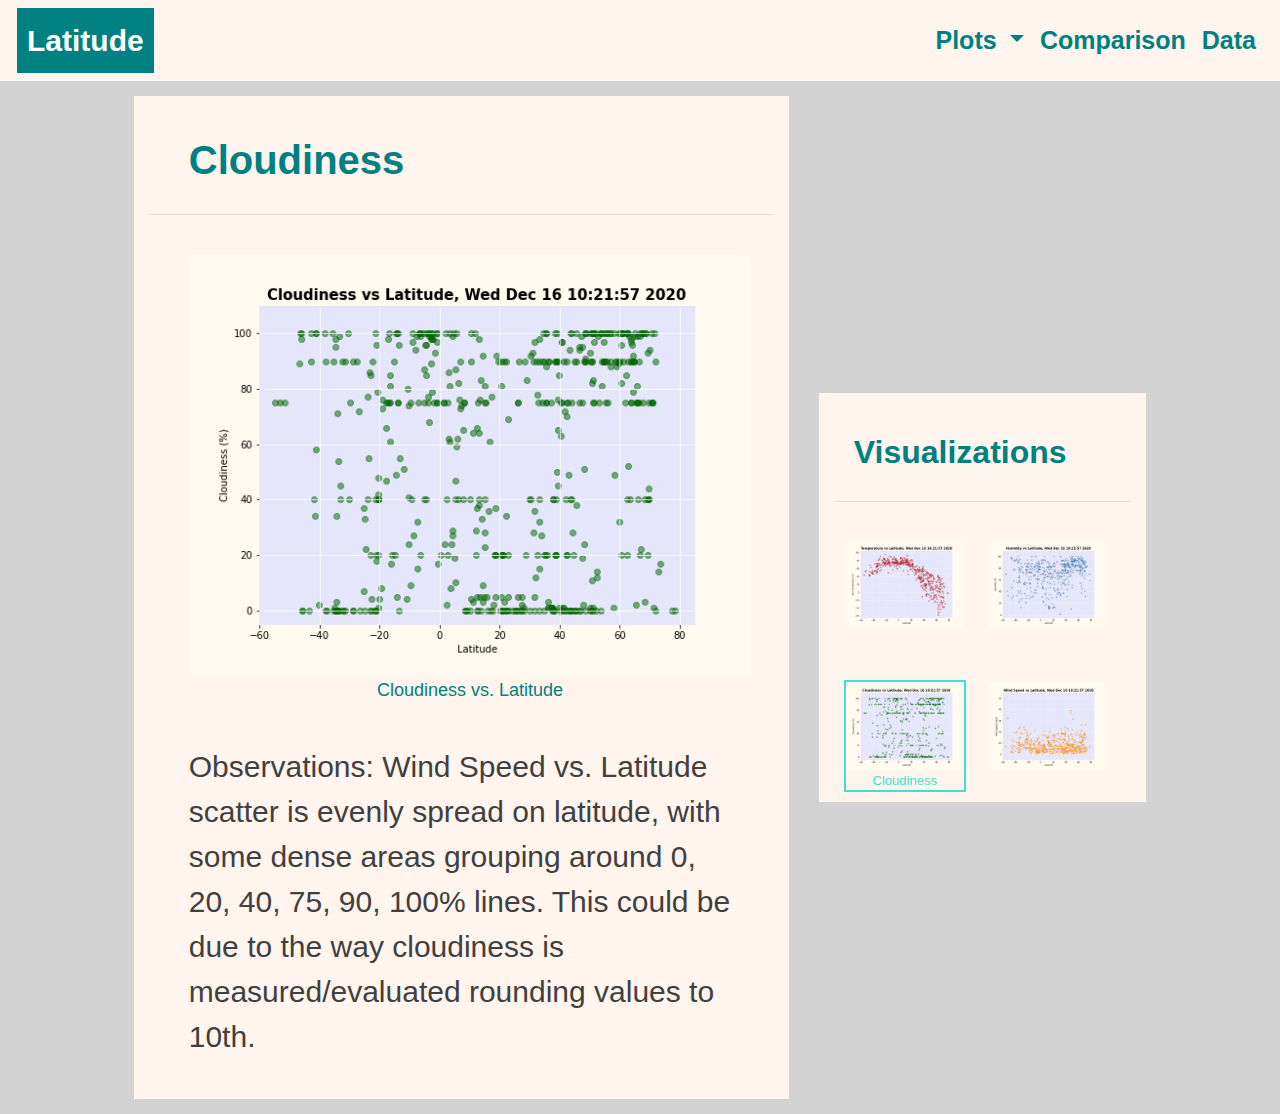
==== pages/clouds.html @ c7ae918a "first page" ====
<!DOCTYPE html>
<html lang="en">

<head>
    <meta charset="UTF-8">
    <meta name="viewport" content="width=device-width, initial-scale=1.0">

    <!--Bootstrap CSS                                                                                       Bootstrap CSS  -->
    <link rel="stylesheet" href="https://stackpath.bootstrapcdn.com/bootstrap/4.3.1/css/bootstrap.min.css"
        integrity="sha384-ggOyR0iXCbMQv3Xipma34MD+dH/1fQ784/j6cY/iJTQUOhcWr7x9JvoRxT2MZw1T" crossorigin="anonymous">
    <link rel="stylesheet" href="plots_style.css">
    <title>Latitude</title>
</head>

<body class="body">
    <div class="containter">
        <!-- navbar                                                                                          navbar -->
        <nav class="navbar navbar-expand-lg navbar-dark ">
            <a class="navbar-brand my_brand" href="/index.html">Latitude</a>
            <!-- button toggler                                                                    toggler button-->
            <button class="navbar-toggler custom_toggler" type="button" data-toggle="collapse" data-target="#navbarMenu"
                aria-controls="navbarNavAltMarkup" aria-expanded="false" aria-label="Toggle navigation">
                <span class="navbar-toggler-icon"></span>
            </button>
            <!-- navbar Menue                                                                        navbar Menue -->
            <div class="collapse navbar-collapse my_menu" id="navbarMenu">
                <ul class="d-flex align-items-end navbar-nav ml-auto">
                    <li class="nav-item dropdown  ">
                        <a class="nav-link dropdown-toggle" href="/pages/plots.html" id="navbarDropdown" role="button"
                            data-toggle="dropdown" aria-haspopup="true" aria-expanded="false">
                            Plots
                        </a>
                        <div class="dropdown-menu " aria-labelledby="navbarDropdown">
                            <a class="dropdown-item my_dropdown " href="/pages/temp.html">Max Temperature</a>
                            <a class="dropdown-item my_dropdown" href="/pages/humidity.html">Humidity</a>
                            <a class="dropdown-item my_dropdown" href="/pages/clouds.html">Cloudiness</a>
                            <a class="dropdown-item my_dropdown" href="/pages/wind.html">Wind Speed</a>
                        </div>
                    </li>
                    <li class="nav-item">
                        <a class="nav-link" href="/pages/comparison.html">Comparison </a>
                    </li>
                    <li class="nav-item">
                        <a class="nav-link" href="/pages/data.html">Data</a>
                    </li>
                </ul>
            </div>
        </nav>
        <!-- 1st Row                                                                                1st  Row-->
        <div class="row justify-content-center">
            <!-- 1.1column                                                                   1.1column -->
            <div class="col-lg-6 offset-md-1 col-md-12 r1_c1">
                <section>
                    <!-- 1.1 column Header                                       1.1 column Header-->
                    <h1 class="p1h1">Cloudiness</h1>
                    <hr>
                    <a  href="/pages/wind.html ">
                        <figure class="fig1_p1">
                            <img src="/images/cloud_lat.png" class="rounded img_p1 " alt="clouds vs latitude">
                            <figcaption>
                            Cloudiness vs. Latitude
                            </figcaption>
                        </figure>
                    <a>
                    <p class="p1p1">
                        Observations:
                        Wind Speed vs. Latitude scatter  is evenly spread on latitude, with some dense areas grouping 
                         around 0, 20, 40, 75, 90, 100% lines. This could be due to the way cloudiness is measured/evaluated rounding values to 10th.
                    </p>

                </section>
            </div>
            <!-- 1.2column                                                         1.2column-->
            <div class="col-lg-3 col-md-12 align-self-center r1_c2">
                <section>
                    <h1 class="p1h2">Visualizations
                    </h1>
                    <hr>
                    <!-- pictures for 1.2 columns                                            -->
                    <a href="/pages/temp.html">
                        <figure class="fig_p2 fig_noborder">
                            <img src="/images/temp_lat.png" class="rounded  img_p2" alt="temp vs latitude">
                            <figcaption>
                                Temperature
                            </figcaption>
                        </figure>
                    </a>
                    <a href="/pages/humidity.html">
                        <figure class="fig_p2 fig_noborder">
                            <img src="/images/hum_lat.png" class="rounded  img_p2" alt="humidity vs latitude">
                            <figcaption>
                                Humidity
                            </figcaption>
                        </figure>
                    </a>
                    <a href="/pages/clouds.html">
                        <figure class="fig_p2 fig_border">
                            <img src="/images/cloud_lat.png" class="rounded  img_p2" alt="cloudeliness vs latitude">
                            <figcaption>
                                Cloudiness
                            </figcaption>
                        </figure>
                    </a>
                    <a href="/pages/wind.html">
                        <figure class="fig_p2 fig_noborder">
                            <img src="/images/wind_lat.png" class="rounded  img_p2" alt="wind vs latitude">
                            <figcaption>
                                Wind Speed
                            </figcaption>
                        </figure>
                    </a>

                </section>
            </div>

        </div>
    </div>
    <!-- Separate Popper and Bootstrap JS -->
    <script src="https://code.jquery.com/jquery-3.3.1.slim.min.js"
        integrity="sha384-q8i/X+965DzO0rT7abK41JStQIAqVgRVzpbzo5smXKp4YfRvH+8abtTE1Pi6jizo" crossorigin="anonymous">
        </script>
    <script src="https://cdnjs.cloudflare.com/ajax/libs/popper.js/1.14.7/umd/popper.min.js"
        integrity="sha384-UO2eT0CpHqdSJQ6hJty5KVphtPhzWj9WO1clHTMGa3JDZwrnQq4sF86dIHNDz0W1" crossorigin="anonymous">
        </script>
    <script src="https://stackpath.bootstrapcdn.com/bootstrap/4.3.1/js/bootstrap.min.js"
        integrity="sha384-JjSmVgyd0p3pXB1rRibZUAYoIIy6OrQ6VrjIEaFf/nJGzIxFDsf4x0xIM+B07jRM" crossorigin="anonymous">
        </script>

</body>

</html>
---- pages/plots_style.css ----
.navbar{
    background-color:seashell;
    }  
.navbar-dark .navbar-nav .nav-link {
    color: teal;
    font-weight: bold;
    font-size: 25px ;
    background-color: seashell;
    }
.navbar-dark .navbar-nav .nav-link:focus, .navbar-dark .navbar-nav .nav-link:hover {
    color: turquoise;
    }

.my_menu{
    color: black;
    background-color: seashell;
    font-weight: bold;
    font-size: 15px ;  
    } 
.my_dropdown {
    color: teal;
    background-color:transparent ;
    font-size: 20px;
}
.dropdown-menu {
    position: absolute;
    top: 100%;
    left: 0;
    z-index: 1000;
    display: none;
    float: left;
    min-width: 10rem;
    padding: .5rem 0;
    margin: .125rem 0 0;
    font-size: 1.25rem;
    color: teal;
    text-align: left;
    list-style: none;
    background-color: seashell;
    background-clip: padding-box;
    border: 1px transparent;
    border-radius: .25rem;
}

.my_box{
  width: 50%;
 
}

.p1h1{
    color: teal;
    font-size: 40px;
    font-weight: bold;
    margin-top: 40px;
    margin-bottom: 30px;
    margin-left: 40px;
    margin-right: 40px;
    justify-content: center;
}
.p1h2{
    color: teal;
    font-size: 2rem;
    font-weight: bold;
    margin-top: 40px;
    margin-bottom: 30px;
    margin-left: 20px;
}
.p1p1{
    font-size: 30px;
    margin: 40px;
    color:#404040;
}
.fig1_p1 {
    width: 90%;
    text-align:center;
    font-size: large;
    color: teal;
    margin-top: 40px;
    margin-left: 40px;
    margin-bottom: 20px;
    margin-right: 20px;
}

.fig_p2 {
    float:left;
    width: 41%;
    text-align:center;
    font-size: small;
    color: teal;
    margin-top: 20px;
    margin-left: 10px;
    margin-bottom: 10px;
    margin-right: 10px;
}
/* RESIZE FOR SMALLER SCREEN                RESIZE FOR SMALLER SCREEN */
@media (max-width: 991px) {
        .navbar{
            background-color:teal;
        }  
        .my_menu{
            color: black;
            background-color: teal;
            font-weight: bold;
            font-size: 20px ;
        
        } 
        .navbar-dark .navbar-nav .nav-link {
            color: seashell;
            font-weight: bold;
            font-size: 20px;
            background-color: teal;
        }
        .my_dropdown {
            color: seashell;
            background-color:transparent ;
        }
        .dropdown-menu {
            position: absolute;
            top: 100%;
            left: 0;
            z-index: 1000;
            display: none;
            float: left;
            min-width: 10rem;
            padding: .5rem 0;
            margin: .125rem 0 0;
            font-size: 1.25rem;
            color: seashell;
            text-align: left;
            list-style: none;
            background-color:teal;
            background-clip: padding-box;
            border: 1px transparent;
            border-radius: .25rem;
        }
    
        .my_box{
      width: 25%;
     
        }
        .p1h1{
            color: teal;
            font-size: 30px;
            font-weight: bold;
            margin-top: 30px;
            margin-bottom: 20px;
            margin-left: 30px;
            margin-right: 30px;
            justify-content: center;
        }
        .p1h2{
            color: teal;
            font-size: 20px;
            font-weight: bold;
            margin-top: 30px;
            margin-bottom: 30px;
            margin-left: 20px;
        }
        .p1p1{
            font-size: 20px;
            margin: 20px;
            color:#404040;
        }
        .fig1_p1 {
            float:left;
            width: 90%;
            text-align:center;
            font-size: small;
            color: teal;
            margin-top: 20px;
            margin-left: 20px;
            margin-bottom: 10px;
            margin-right: 10px;
        }
        .fig_p2 {
            float:left;
            width: 21%;
            text-align:center;
            font-size: small;
            color: teal;
            margin-top: 20px;
            margin-left: 10px;
            margin-bottom: 10px;
            margin-right: 10px;
        }
    
      }

/*  (screen) size does not matter                   (screen) size does not matter */
.body {
    background-color: lightgrey;
}

.my_brand{
    color:seashell;
    background-color:teal;
    margin-top: 0px;
    margin-bottom: 0px;
    margin-left: 1px;
    padding: 10px;
    font-weight: bold;
    font-size: 30px ;
}

.r1_c1 {
    background-color: seashell;
    color: black;
    margin: 15px;
}
.r1_c2 {
    background-color: seashell;
    color: black;
    margin: 15px;
}

.fig_border{
    border-style: solid;
    border-width: 2px;
    color:turquoise  ;
}

.fig_noborder{
    border-style: solid;
    border-width: 2px;
    color:transparent  ;
}
.img_p1{
    width: 100%;
}
.img_p2{
    width: 100%;
}
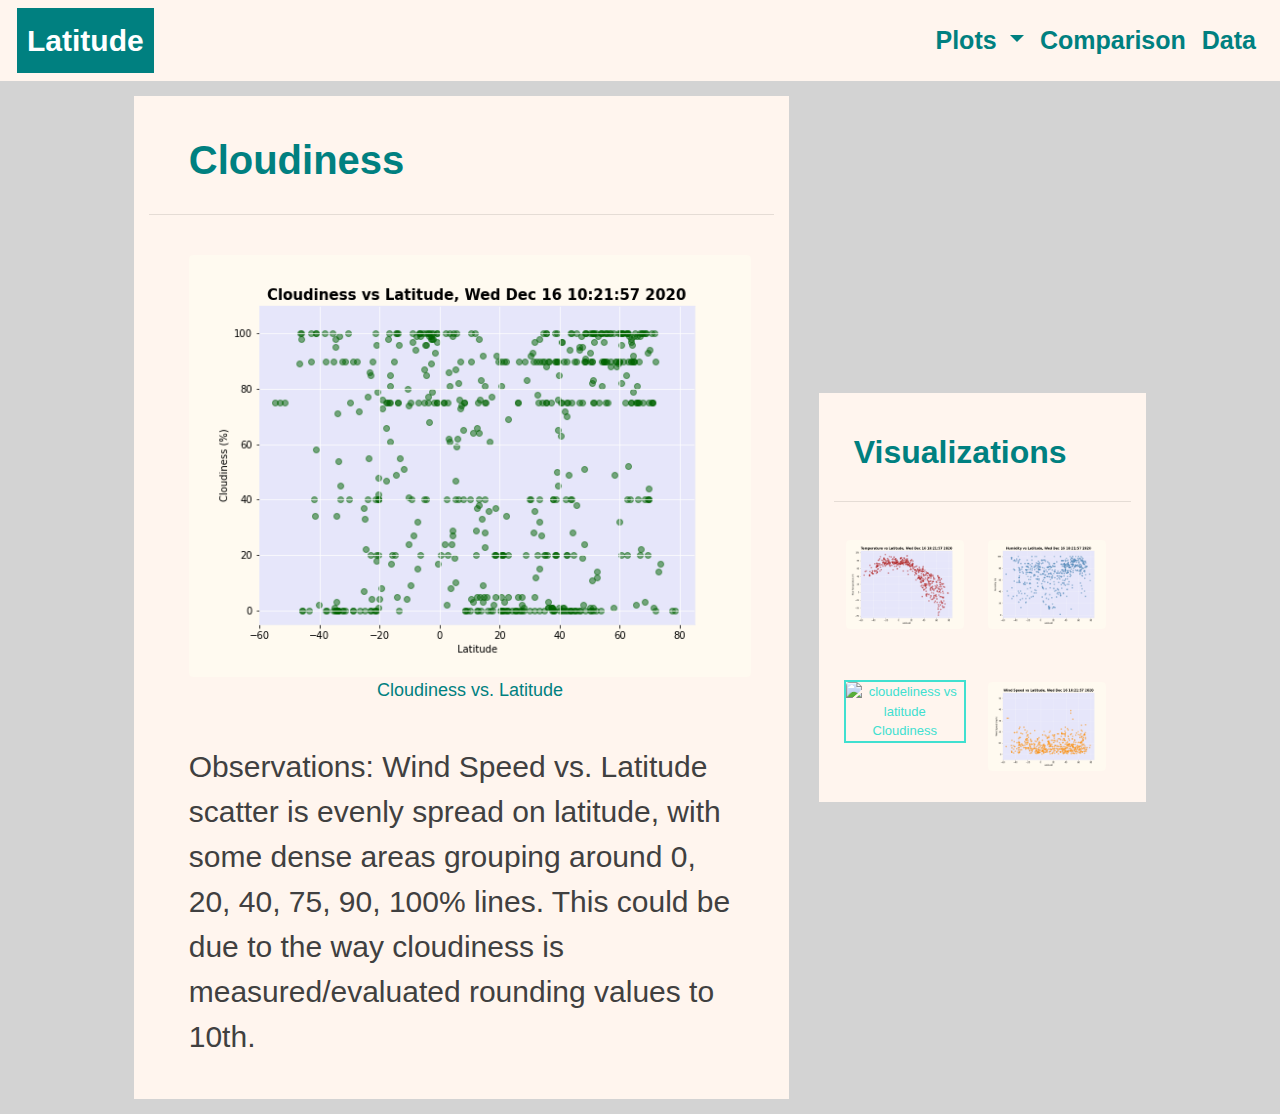
==== commit fcaf429d: "first page" ====
--- a/pages/clouds.html
+++ b/pages/clouds.html
@@ -16,7 +16,7 @@
     <div class="containter">
         <!-- navbar                                                                                          navbar -->
         <nav class="navbar navbar-expand-lg navbar-dark ">
-            <a class="navbar-brand my_brand" href="/index.html">Latitude</a>
+            <a class="navbar-brand my_brand" href="../index.html">Latitude</a>
             <!-- button toggler                                                                    toggler button-->
             <button class="navbar-toggler custom_toggler" type="button" data-toggle="collapse" data-target="#navbarMenu"
                 aria-controls="navbarNavAltMarkup" aria-expanded="false" aria-label="Toggle navigation">
@@ -26,22 +26,22 @@
             <div class="collapse navbar-collapse my_menu" id="navbarMenu">
                 <ul class="d-flex align-items-end navbar-nav ml-auto">
                     <li class="nav-item dropdown  ">
-                        <a class="nav-link dropdown-toggle" href="/pages/plots.html" id="navbarDropdown" role="button"
+                        <a class="nav-link dropdown-toggle" href="temp.html" id="navbarDropdown" role="button"
                             data-toggle="dropdown" aria-haspopup="true" aria-expanded="false">
                             Plots
                         </a>
                         <div class="dropdown-menu " aria-labelledby="navbarDropdown">
-                            <a class="dropdown-item my_dropdown " href="/pages/temp.html">Max Temperature</a>
-                            <a class="dropdown-item my_dropdown" href="/pages/humidity.html">Humidity</a>
-                            <a class="dropdown-item my_dropdown" href="/pages/clouds.html">Cloudiness</a>
-                            <a class="dropdown-item my_dropdown" href="/pages/wind.html">Wind Speed</a>
+                            <a class="dropdown-item my_dropdown " href="temp.html">Max Temperature</a>
+                            <a class="dropdown-item my_dropdown" href="humidity.html">Humidity</a>
+                            <a class="dropdown-item my_dropdown" href="clouds.html">Cloudiness</a>
+                            <a class="dropdown-item my_dropdown" href="wind.html">Wind Speed</a>
                         </div>
                     </li>
                     <li class="nav-item">
-                        <a class="nav-link" href="/pages/comparison.html">Comparison </a>
+                        <a class="nav-link" href="comparison.html">Comparison </a>
                     </li>
                     <li class="nav-item">
-                        <a class="nav-link" href="/pages/data.html">Data</a>
+                        <a class="nav-link" href="data.html">Data</a>
                     </li>
                 </ul>
             </div>
@@ -54,9 +54,9 @@
                     <!-- 1.1 column Header                                       1.1 column Header-->
                     <h1 class="p1h1">Cloudiness</h1>
                     <hr>
-                    <a  href="/pages/wind.html ">
+                    <a  href="wind.html ">
                         <figure class="fig1_p1">
-                            <img src="/images/cloud_lat.png" class="rounded img_p1 " alt="clouds vs latitude">
+                            <img src="../images/cloud_lat.png" class="rounded img_p1 " alt="clouds vs latitude">
                             <figcaption>
                             Cloudiness vs. Latitude
                             </figcaption>
@@ -77,33 +77,33 @@
                     </h1>
                     <hr>
                     <!-- pictures for 1.2 columns                                            -->
-                    <a href="/pages/temp.html">
+                    <a href="temp.html">
                         <figure class="fig_p2 fig_noborder">
-                            <img src="/images/temp_lat.png" class="rounded  img_p2" alt="temp vs latitude">
+                            <img src="../images/temp_lat.png" class="rounded  img_p2" alt="temp vs latitude">
                             <figcaption>
                                 Temperature
                             </figcaption>
                         </figure>
                     </a>
-                    <a href="/pages/humidity.html">
+                    <a href="humidity.html">
                         <figure class="fig_p2 fig_noborder">
-                            <img src="/images/hum_lat.png" class="rounded  img_p2" alt="humidity vs latitude">
+                            <img src="../images/hum_lat.png" class="rounded  img_p2" alt="humidity vs latitude">
                             <figcaption>
                                 Humidity
                             </figcaption>
                         </figure>
                     </a>
-                    <a href="/pages/clouds.html">
+                    <a href="clouds.html">
                         <figure class="fig_p2 fig_border">
-                            <img src="/images/cloud_lat.png" class="rounded  img_p2" alt="cloudeliness vs latitude">
+                            <img src="..cloud_lat.png" class="rounded  img_p2" alt="cloudeliness vs latitude">
                             <figcaption>
                                 Cloudiness
                             </figcaption>
                         </figure>
                     </a>
-                    <a href="/pages/wind.html">
+                    <a href="wind.html">
                         <figure class="fig_p2 fig_noborder">
-                            <img src="/images/wind_lat.png" class="rounded  img_p2" alt="wind vs latitude">
+                            <img src="../images/wind_lat.png" class="rounded  img_p2" alt="wind vs latitude">
                             <figcaption>
                                 Wind Speed
                             </figcaption>
--- a/pages/plots_style.css
+++ b/pages/plots_style.css
@@ -174,7 +174,7 @@
         }
         .fig_p2 {
             float:left;
-            width: 21%;
+            width: 20%;
             text-align:center;
             font-size: small;
             color: teal;
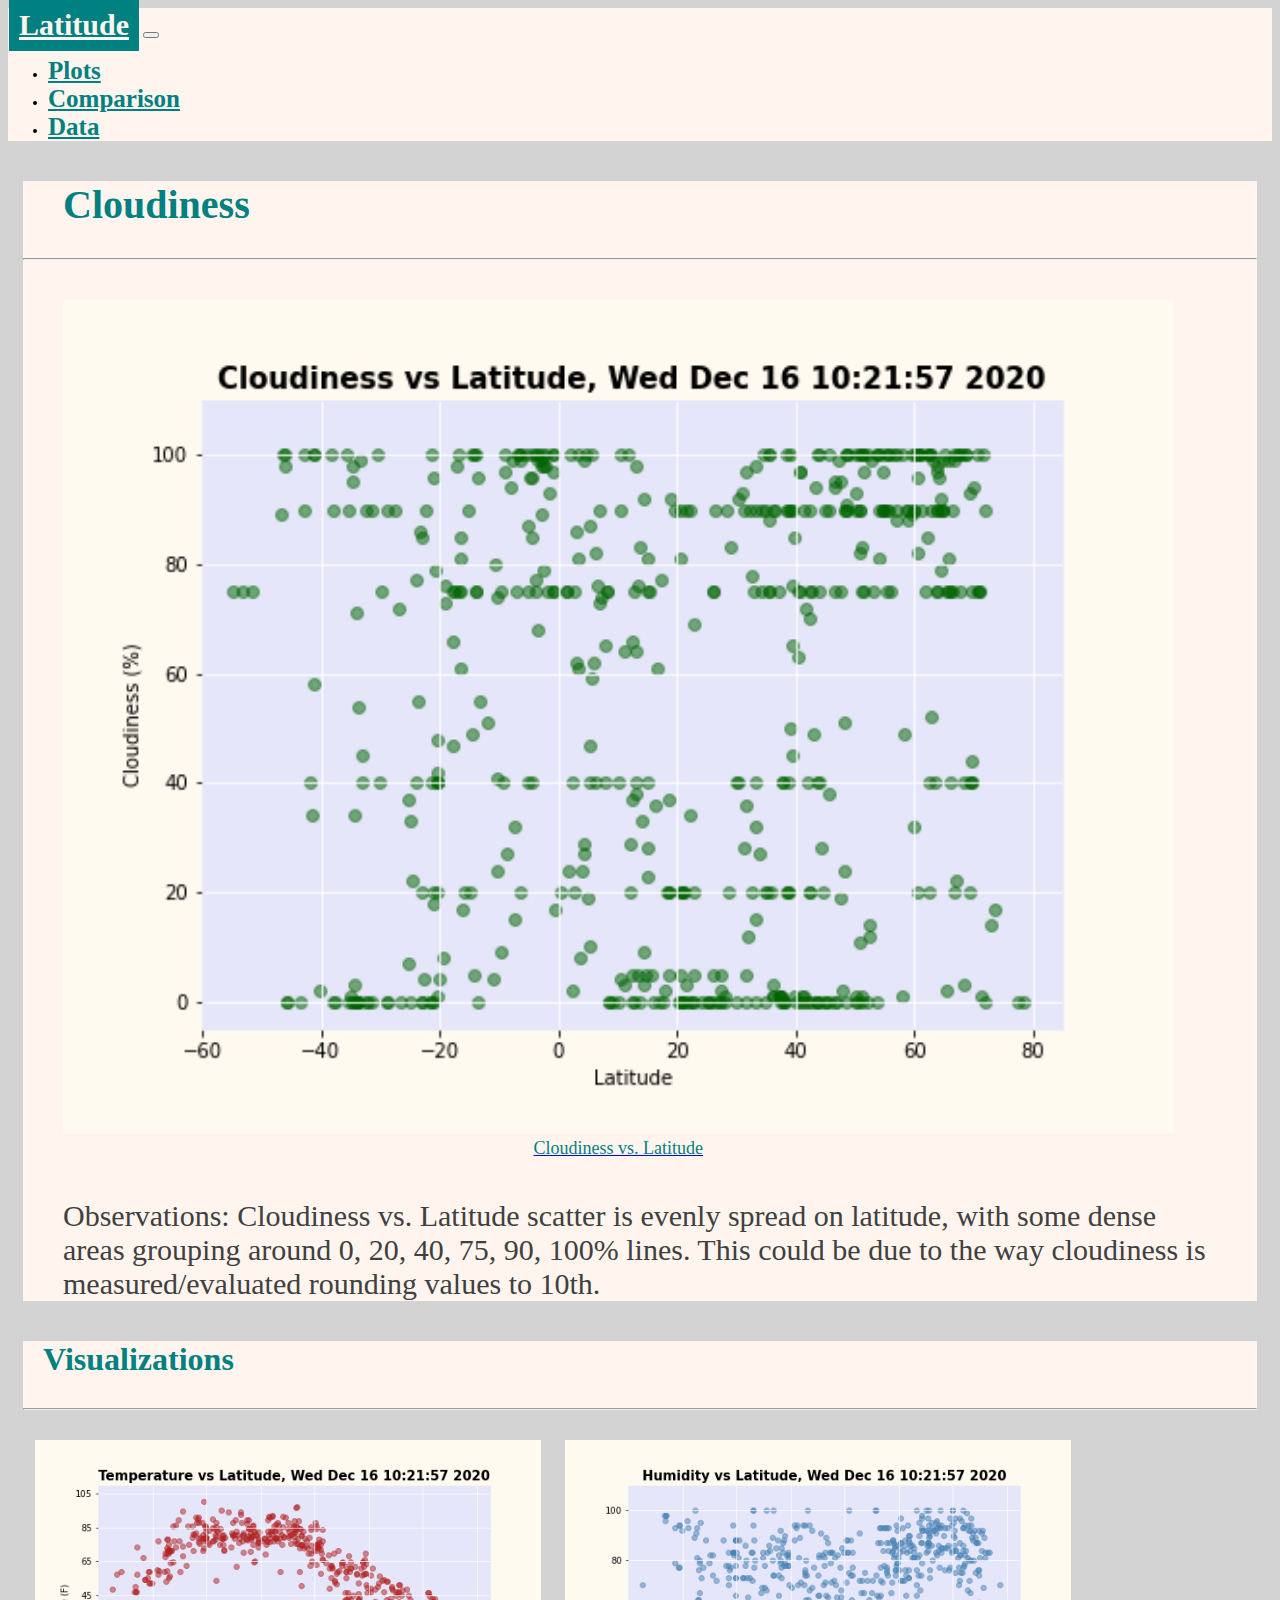
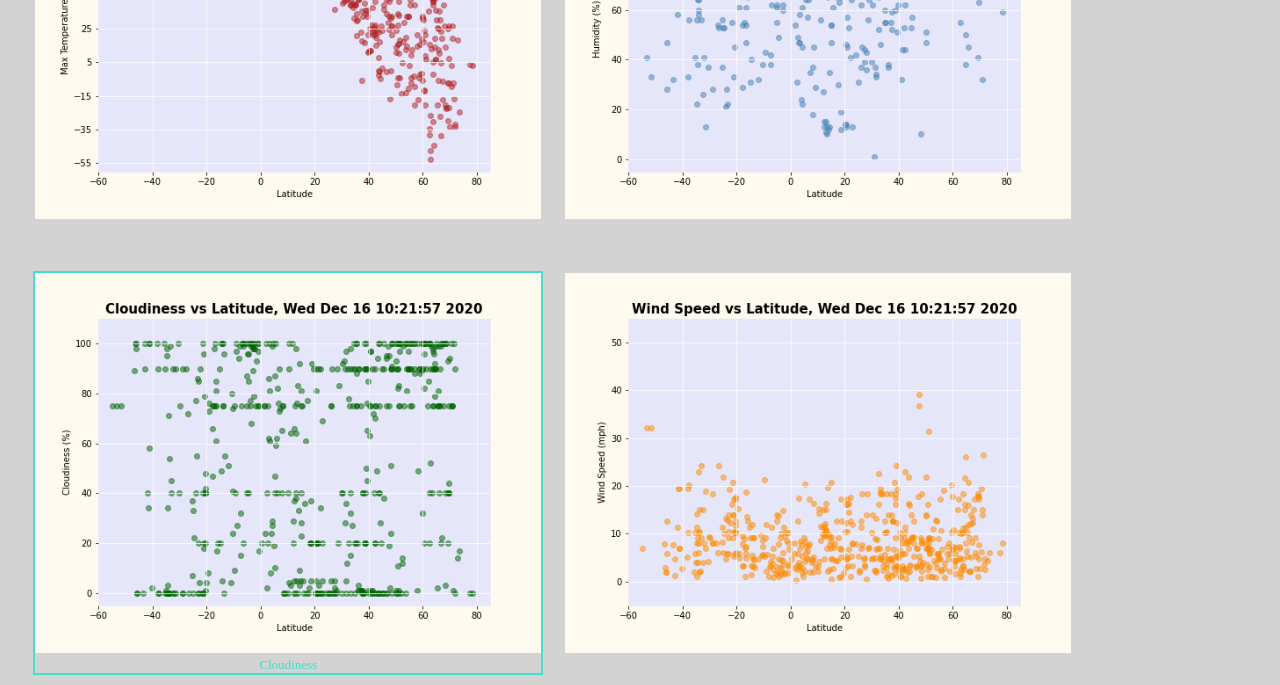
==== commit e64b0b2f: "updating readme amd final touches" ====
--- a/pages/clouds.html
+++ b/pages/clouds.html
@@ -6,8 +6,7 @@
     <meta name="viewport" content="width=device-width, initial-scale=1.0">
 
     <!--Bootstrap CSS                                                                                       Bootstrap CSS  -->
-    <link rel="stylesheet" href="https://stackpath.bootstrapcdn.com/bootstrap/4.3.1/css/bootstrap.min.css"
-        integrity="sha384-ggOyR0iXCbMQv3Xipma34MD+dH/1fQ784/j6cY/iJTQUOhcWr7x9JvoRxT2MZw1T" crossorigin="anonymous">
+    <link rel="stylesheet" href="https://cdn.jsdelivr.net/npm/bootstrap@4.6.0/dist/css/bootstrap.min.css" integrity="sha384-B0vP5xmATw1+K9KRQjQERJvTumQW0nPEzvF6L/Z6nronJ3oUOFUFpCjEUQouq2+l" crossorigin="anonymous">
     <link rel="stylesheet" href="plots_style.css">
     <title>Latitude</title>
 </head>
@@ -54,7 +53,7 @@
                     <!-- 1.1 column Header                                       1.1 column Header-->
                     <h1 class="p1h1">Cloudiness</h1>
                     <hr>
-                    <a  href="wind.html ">
+                    <a  href="clouds.html">
                         <figure class="fig1_p1">
                             <img src="../images/cloud_lat.png" class="rounded img_p1 " alt="clouds vs latitude">
                             <figcaption>
@@ -64,7 +63,7 @@
                     <a>
                     <p class="p1p1">
                         Observations:
-                        Wind Speed vs. Latitude scatter  is evenly spread on latitude, with some dense areas grouping 
+                        Cloudiness vs. Latitude scatter  is evenly spread on latitude, with some dense areas grouping 
                          around 0, 20, 40, 75, 90, 100% lines. This could be due to the way cloudiness is measured/evaluated rounding values to 10th.
                     </p>
 
@@ -95,7 +94,7 @@
                     </a>
                     <a href="clouds.html">
                         <figure class="fig_p2 fig_border">
-                            <img src="..cloud_lat.png" class="rounded  img_p2" alt="cloudeliness vs latitude">
+                            <img src="../images/cloud_lat.png" class="rounded  img_p2" alt="cloudeliness vs latitude">
                             <figcaption>
                                 Cloudiness
                             </figcaption>
@@ -116,15 +115,9 @@
         </div>
     </div>
     <!-- Separate Popper and Bootstrap JS -->
-    <script src="https://code.jquery.com/jquery-3.3.1.slim.min.js"
-        integrity="sha384-q8i/X+965DzO0rT7abK41JStQIAqVgRVzpbzo5smXKp4YfRvH+8abtTE1Pi6jizo" crossorigin="anonymous">
-        </script>
-    <script src="https://cdnjs.cloudflare.com/ajax/libs/popper.js/1.14.7/umd/popper.min.js"
-        integrity="sha384-UO2eT0CpHqdSJQ6hJty5KVphtPhzWj9WO1clHTMGa3JDZwrnQq4sF86dIHNDz0W1" crossorigin="anonymous">
-        </script>
-    <script src="https://stackpath.bootstrapcdn.com/bootstrap/4.3.1/js/bootstrap.min.js"
-        integrity="sha384-JjSmVgyd0p3pXB1rRibZUAYoIIy6OrQ6VrjIEaFf/nJGzIxFDsf4x0xIM+B07jRM" crossorigin="anonymous">
-        </script>
+    <script src="https://code.jquery.com/jquery-3.5.1.slim.min.js" integrity="sha384-DfXdz2htPH0lsSSs5nCTpuj/zy4C+OGpamoFVy38MVBnE+IbbVYUew+OrCXaRkfj" crossorigin="anonymous"></script>
+    <script src="https://cdn.jsdelivr.net/npm/popper.js@1.16.1/dist/umd/popper.min.js" integrity="sha384-9/reFTGAW83EW2RDu2S0VKaIzap3H66lZH81PoYlFhbGU+6BZp6G7niu735Sk7lN" crossorigin="anonymous"></script>
+    <script src="https://cdn.jsdelivr.net/npm/bootstrap@4.6.0/dist/js/bootstrap.min.js" integrity="sha384-+YQ4JLhjyBLPDQt//I+STsc9iw4uQqACwlvpslubQzn4u2UU2UFM80nGisd026JF" crossorigin="anonymous"></script>
 
 </body>
 
